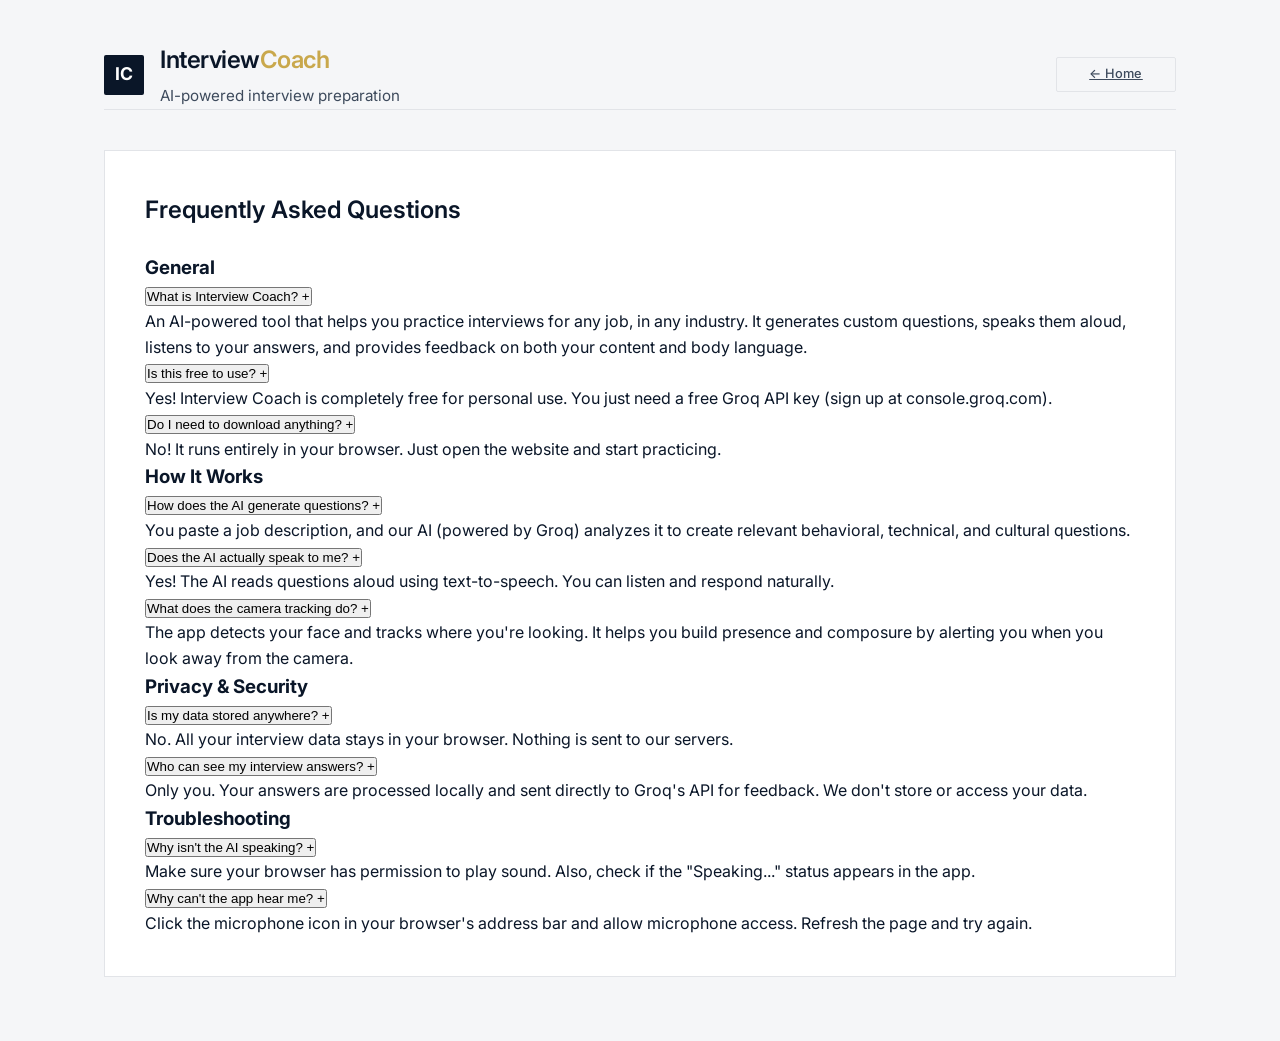
==== faq.html @ 10951439 "Initial commit: AI Interview Coach app" ====
<!DOCTYPE html>
<html lang="en">
<head>
    <meta charset="UTF-8">
    <meta name="viewport" content="width=device-width, initial-scale=1.0">
    <title>Interview Coach — FAQ</title>
    <link rel="icon" type="image/png" href="browserLogo.png">
    <link rel="preconnect" href="https://fonts.googleapis.com">
    <link href="https://fonts.googleapis.com/css2?family=Inter:ital,wght@0,300;0,400;0,500;0,600;0,700;1,400&display=swap" rel="stylesheet">
    <link rel="stylesheet" href="style.css">
</head>
<body>

    <div class="app">

        <!-- HEADER -->
        <header class="header">
            <div class="header-top">
                <div class="header-brand">
                    <div class="header-logo">IC</div>
                    <div>
                        <div class="header-title">Interview<span>Coach</span></div>
                        <div class="header-subtitle">AI-powered interview preparation</div>
                    </div>
                </div>
                <a href="index.html" class="btn btn-outline" style="padding: 6px 16px; font-size: 0.8rem; min-height: auto;">← Home</a>
            </div>
        </header>

        <!-- FAQ SECTION -->
        <section class="section" id="faqSection">
            <h2 style="font-size: 1.5rem; font-weight: 600; margin-bottom: var(--space-lg);">Frequently Asked Questions</h2>
            
            <div class="faq-container">
                <!-- Category 1: General -->
                <div class="faq-category">
                    <h3>General</h3>
                    
                    <div class="faq-item">
                        <button class="faq-question">
                            <span>What is Interview Coach?</span>
                            <span class="faq-icon">+</span>
                        </button>
                        <div class="faq-answer">
                            <p>An AI-powered tool that helps you practice interviews for any job, in any industry. It generates custom questions, speaks them aloud, listens to your answers, and provides feedback on both your content and body language.</p>
                        </div>
                    </div>

                    <div class="faq-item">
                        <button class="faq-question">
                            <span>Is this free to use?</span>
                            <span class="faq-icon">+</span>
                        </button>
                        <div class="faq-answer">
                            <p>Yes! Interview Coach is completely free for personal use. You just need a free Groq API key (sign up at console.groq.com).</p>
                        </div>
                    </div>

                    <div class="faq-item">
                        <button class="faq-question">
                            <span>Do I need to download anything?</span>
                            <span class="faq-icon">+</span>
                        </button>
                        <div class="faq-answer">
                            <p>No! It runs entirely in your browser. Just open the website and start practicing.</p>
                        </div>
                    </div>
                </div>

                <!-- Category 2: How It Works -->
                <div class="faq-category">
                    <h3>How It Works</h3>

                    <div class="faq-item">
                        <button class="faq-question">
                            <span>How does the AI generate questions?</span>
                            <span class="faq-icon">+</span>
                        </button>
                        <div class="faq-answer">
                            <p>You paste a job description, and our AI (powered by Groq) analyzes it to create relevant behavioral, technical, and cultural questions.</p>
                        </div>
                    </div>

                    <div class="faq-item">
                        <button class="faq-question">
                            <span>Does the AI actually speak to me?</span>
                            <span class="faq-icon">+</span>
                        </button>
                        <div class="faq-answer">
                            <p>Yes! The AI reads questions aloud using text-to-speech. You can listen and respond naturally.</p>
                        </div>
                    </div>

                    <div class="faq-item">
                        <button class="faq-question">
                            <span>What does the camera tracking do?</span>
                            <span class="faq-icon">+</span>
                        </button>
                        <div class="faq-answer">
                            <p>The app detects your face and tracks where you're looking. It helps you build presence and composure by alerting you when you look away from the camera.</p>
                        </div>
                    </div>
                </div>

                <!-- Category 3: Privacy -->
                <div class="faq-category">
                    <h3>Privacy &amp; Security</h3>

                    <div class="faq-item">
                        <button class="faq-question">
                            <span>Is my data stored anywhere?</span>
                            <span class="faq-icon">+</span>
                        </button>
                        <div class="faq-answer">
                            <p>No. All your interview data stays in your browser. Nothing is sent to our servers.</p>
                        </div>
                    </div>

                    <div class="faq-item">
                        <button class="faq-question">
                            <span>Who can see my interview answers?</span>
                            <span class="faq-icon">+</span>
                        </button>
                        <div class="faq-answer">
                            <p>Only you. Your answers are processed locally and sent directly to Groq's API for feedback. We don't store or access your data.</p>
                        </div>
                    </div>
                </div>

                <!-- Category 4: Troubleshooting -->
                <div class="faq-category">
                    <h3>Troubleshooting</h3>

                    <div class="faq-item">
                        <button class="faq-question">
                            <span>Why isn't the AI speaking?</span>
                            <span class="faq-icon">+</span>
                        </button>
                        <div class="faq-answer">
                            <p>Make sure your browser has permission to play sound. Also, check if the "Speaking..." status appears in the app.</p>
                        </div>
                    </div>

                    <div class="faq-item">
                        <button class="faq-question">
                            <span>Why can't the app hear me?</span>
                            <span class="faq-icon">+</span>
                        </button>
                        <div class="faq-answer">
                            <p>Click the microphone icon in your browser's address bar and allow microphone access. Refresh the page and try again.</p>
                        </div>
                    </div>

                </div>
            </div>
        </section>

    </div>

    <script src="script.js"></script>
</body>
</html>
---- style.css ----
/* ============================================
   ROOT VARIABLES — Corporate Palette
   ============================================ */

:root {
    /* Primary — Deep Navy */
    --primary: #0A1628;
    --primary-light: #1A2A4A;
    --primary-lighter: #2A3A5A;
    
    /* Accent — Refined Gold */
    --accent: #C9A84C;
    --accent-hover: #B8963A;
    --accent-light: #F5EDD6;
    
    /* Neutrals */
    --bg: #F5F6F8;
    --surface: #FFFFFF;
    --surface-alt: #F0F1F3;
    --border: #E2E4E8;
    --border-dark: #C5C8CE;
    
    /* Text */
    --text-primary: #0A1628;
    --text-secondary: #3D4A5C;
    --text-muted: #7A8798;
    --text-white: #FFFFFF;
    
    /* Status */
    --success: #1A7A4A;
    --success-light: #E6F4EC;
    --warning: #B8860B;
    --warning-light: #FDF3E0;
    --danger: #B22222;
    --danger-light: #FDE8E8;
    
    /* Spacing */
    --space-xs: 4px;
    --space-sm: 8px;
    --space-md: 16px;
    --space-lg: 24px;
    --space-xl: 40px;
    --space-2xl: 64px;
    
    /* Typography */
    --font: 'Inter', -apple-system, BlinkMacSystemFont, 'Segoe UI', Roboto, sans-serif;
    --font-mono: 'JetBrains Mono', 'Courier New', monospace;
    
    /* Borders */
    --radius: 0px;
    --radius-sm: 2px;
    --border-width: 1px;
    --border-focus: 2px;
    
    /* Shadows */
    --shadow-sm: 0 1px 2px rgba(10, 22, 40, 0.04);
    --shadow-md: 0 2px 8px rgba(10, 22, 40, 0.06);
    --shadow-lg: 0 8px 32px rgba(10, 22, 40, 0.08);
    --shadow-xl: 0 16px 48px rgba(10, 22, 40, 0.12);
    
    /* Transitions */
    --ease: cubic-bezier(0.25, 0.46, 0.45, 0.94);
    --duration: 0.25s;
}

/* ============================================
   RESET
   ============================================ */

* {
    margin: 0;
    padding: 0;
    box-sizing: border-box;
}

body {
    font-family: var(--font);
    background: var(--bg);
    color: var(--text-primary);
    line-height: 1.6;
    -webkit-font-smoothing: antialiased;
    -moz-osx-font-smoothing: grayscale;
}

/* ============================================
   CONTAINER
   ============================================ */

.app {
    max-width: 1120px;
    margin: 0 auto;
    padding: var(--space-xl) var(--space-lg);
    min-height: 100vh;
    display: flex;
    flex-direction: column;
}

/* ============================================
   HEADER
   ============================================ */

.header {
    padding: 0;
    border-bottom: var(--border-width) solid var(--border);
    margin-bottom: var(--space-xl);
    height: 70px;
    display: flex;
    align-items: center;
    overflow: hidden;
}

.header-top {
    display: flex;
    justify-content: space-between;
    align-items: center;
    flex-wrap: wrap;
    gap: var(--space-md);
    padding: 0;
    height: 100%;
    width: 100%;
}

.header-brand {
    display: flex;
    align-items: center;
    gap: var(--space-md);
    margin: 0;
    padding: 0;
    height: 100%;
}

.logo-img-small {
    height: 70px;
    width: auto;
    display: block;
    margin: 0;
    padding: 0;
    vertical-align: bottom;
}

.header-logo {
    width: 40px;
    height: 40px;
    background: var(--primary);
    border-radius: var(--radius-sm);
    display: flex;
    align-items: center;
    justify-content: center;
    color: var(--text-white);
    font-weight: 700;
    font-size: 1.1rem;
    letter-spacing: -0.02em;
}

.header-title {
    font-size: 1.5rem;
    font-weight: 600;
    letter-spacing: -0.02em;
    color: var(--text-primary);
    display: flex;
    align-items: center;
    height: 100%;
}

.header-title span {
    color: var(--accent);
}

.header-subtitle {
    font-size: 0.95rem;
    color: var(--text-secondary);
    margin-top: var(--space-xs);
    font-weight: 400;
}

.header-badge {
    display: inline-flex;
    align-items: center;
    gap: var(--space-sm);
    padding: var(--space-xs) var(--space-md);
    background: var(--accent-light);
    color: var(--accent);
    font-size: 0.7rem;
    font-weight: 600;
    letter-spacing: 0.04em;
    text-transform: uppercase;
    border-radius: var(--radius-sm);
}

.nav-links {
    display: flex;
    gap: var(--space-md);
    align-items: center;
    padding-right: 20px;
    height: 100%;
}

.nav-links a {
    color: var(--text-secondary);
    text-decoration: none;
    font-size: 0.85rem;
    font-weight: 500;
    padding: var(--space-xs) var(--space-sm);
    border-radius: var(--radius-sm);
    transition: var(--transition);
    border-bottom: 2px solid transparent;
    display: flex;
    align-items: center;
    height: 100%;
}

.nav-links a:hover {
    color: var(--text-primary);
    border-bottom-color: var(--accent);
}

.nav-links a.active {
    color: var(--text-primary);
    border-bottom-color: var(--accent);
}

/* ============================================
   SECTIONS
   ============================================ */

.section {
    background: var(--surface);
    padding: var(--space-xl);
    margin-bottom: var(--space-lg);
    border: var(--border-width) solid var(--border);
    transition: border-color var(--duration) var(--ease), box-shadow var(--duration) var(--ease);
}

.section:hover {
    border-color: var(--border-dark);
}

.section-label {
    font-size: 0.7rem;
    font-weight: 600;
    letter-spacing: 0.06em;
    text-transform: uppercase;
    color: var(--text-muted);
    margin-bottom: var(--space-md);
}

.section-title {
    font-size: 1.1rem;
    font-weight: 600;
    color: var(--text-primary);
    margin-bottom: var(--space-md);
    letter-spacing: -0.01em;
}

/* ============================================
   FORM ELEMENTS
   ============================================ */

.form-group {
    margin-bottom: var(--space-md);
}

.form-group:last-child {
    margin-bottom: 0;
}

label {
    display: block;
    font-size: 0.8rem;
    font-weight: 500;
    color: var(--text-secondary);
    margin-bottom: var(--space-xs);
    letter-spacing: 0.02em;
}

input,
textarea {
    width: 100%;
    padding: 12px 16px;
    border: var(--border-width) solid var(--border);
    background: var(--surface-alt);
    font-family: var(--font);
    font-size: 0.95rem;
    color: var(--text-primary);
    transition: border-color var(--duration) var(--ease), background var(--duration) var(--ease);
    border-radius: var(--radius-sm);
    -webkit-appearance: none;
}

input:focus,
textarea:focus {
    outline: none;
    border-color: var(--primary);
    background: var(--surface);
}

input::placeholder,
textarea::placeholder {
    color: var(--text-muted);
}

textarea {
    min-height: 120px;
    resize: vertical;
    line-height: 1.7;
}

.api-key-input {
    font-family: var(--font-mono);
    font-size: 0.85rem;
    letter-spacing: 0.02em;
}

.hint {
    font-size: 0.75rem;
    color: var(--text-muted);
    margin-top: var(--space-xs);
}

.hint a {
    color: var(--primary);
    text-decoration: none;
    border-bottom: var(--border-width) solid transparent;
    transition: border-color var(--duration) var(--ease);
}

.hint a:hover {
    border-bottom-color: var(--primary);
}

/* ============================================
   BUTTONS
   ============================================ */

.btn {
    display: inline-flex;
    align-items: center;
    justify-content: center;
    gap: var(--space-sm);
    padding: 12px 28px;
    border: none;
    font-family: var(--font);
    font-size: 0.85rem;
    font-weight: 500;
    letter-spacing: 0.02em;
    cursor: pointer;
    transition: all var(--duration) var(--ease);
    border-radius: var(--radius-sm);
    min-height: 48px;
    min-width: 120px;
}

.btn:active {
    transform: scale(0.97);
}

.btn-primary {
    background: var(--primary);
    color: var(--text-white);
}

.btn-primary:hover {
    background: var(--primary-light);
}

.btn-primary:disabled {
    background: var(--border);
    color: var(--text-muted);
    cursor: not-allowed;
    transform: none;
}

.btn-accent {
    background: var(--accent);
    color: var(--text-white);
}

.btn-accent:hover {
    background: var(--accent-hover);
}

.btn-outline {
    background: transparent;
    color: var(--text-secondary);
    border: var(--border-width) solid var(--border);
}

.btn-outline:hover {
    border-color: var(--text-primary);
    color: var(--text-primary);
}

.btn-danger {
    background: transparent;
    color: var(--danger);
    border: var(--border-width) solid var(--danger);
}

.btn-danger:hover {
    background: var(--danger);
    color: var(--text-white);
}

.btn-success {
    background: var(--success);
    color: var(--text-white);
}

.btn-success:hover {
    background: #0F6A3A;
}

.btn-group {
    display: flex;
    gap: var(--space-sm);
    flex-wrap: wrap;
    margin-top: var(--space-md);
}

/* ============================================
   INTERVIEW — Question Display
   ============================================ */

.interview-header {
    display: flex;
    justify-content: space-between;
    align-items: center;
    flex-wrap: wrap;
    gap: var(--space-md);
    margin-bottom: var(--space-lg);
    padding-bottom: var(--space-md);
    border-bottom: var(--border-width) solid var(--border);
}

.interview-header h3 {
    font-size: 1rem;
    font-weight: 500;
    color: var(--text-secondary);
}

.question-counter {
    font-size: 0.75rem;
    font-weight: 500;
    color: var(--text-muted);
    letter-spacing: 0.02em;
    padding: var(--space-xs) var(--space-md);
    border: var(--border-width) solid var(--border);
}

.question-display {
    padding: var(--space-lg);
    background: var(--surface-alt);
    border-left: 3px solid var(--accent);
    font-size: 1.1rem;
    line-height: 1.8;
    min-height: 80px;
    color: var(--text-primary);
    margin-bottom: var(--space-md);
}

.answer-display {
    padding: var(--space-md);
    background: var(--surface-alt);
    border: var(--border-width) solid var(--border);
    margin-top: var(--space-md);
}

.answer-display label {
    font-size: 0.7rem;
    text-transform: uppercase;
    letter-spacing: 0.06em;
    color: var(--text-muted);
}

.answer-text {
    padding: var(--space-md);
    background: var(--surface);
    min-height: 50px;
    font-size: 0.95rem;
    line-height: 1.7;
    color: var(--text-primary);
    margin-top: var(--space-xs);
    border: var(--border-width) solid var(--border);
}

.answer-text.listening {
    border-color: var(--accent);
    background: var(--accent-light);
}

/* ============================================
   STATUS
   ============================================ */

.status {
    margin-top: var(--space-md);
    padding: var(--space-sm) var(--space-md);
    font-size: 0.85rem;
    font-weight: 400;
    color: var(--text-secondary);
    border-left: 2px solid transparent;
}

.status.listening {
    border-left-color: var(--accent);
    background: var(--accent-light);
}

.status.speaking {
    border-left-color: var(--success);
    background: var(--success-light);
}

.status.error {
    border-left-color: var(--danger);
    background: var(--danger-light);
    color: var(--danger);
}

.status.success {
    border-left-color: var(--success);
    background: var(--success-light);
}

/* ============================================
   RESULTS
   ============================================ */

.questions-container {
    margin-top: var(--space-md);
}

.question-item {
    padding: var(--space-md);
    background: var(--surface-alt);
    margin-bottom: var(--space-sm);
    border-left: 2px solid var(--border);
    transition: border-color var(--duration) var(--ease);
}

.question-item:hover {
    border-left-color: var(--primary);
}

.question-number {
    font-weight: 600;
    color: var(--text-secondary);
    margin-right: var(--space-sm);
}

.question-answer {
    margin-top: var(--space-sm);
    padding: var(--space-sm) var(--space-md);
    background: var(--surface);
    font-size: 0.9rem;
    color: var(--text-secondary);
    border: var(--border-width) solid var(--border);
}

/* ============================================
   FEEDBACK
   ============================================ */

.feedback-content {
    padding: var(--space-lg);
    background: var(--surface-alt);
    border: var(--border-width) solid var(--border);
}

.feedback-score {
    font-size: 3.5rem;
    font-weight: 300;
    text-align: center;
    padding: var(--space-lg);
    margin-bottom: var(--space-lg);
    letter-spacing: -0.02em;
}

.feedback-score.excellent {
    color: var(--success);
    background: var(--success-light);
}

.feedback-score.good {
    color: var(--primary);
    background: var(--primary-light);
    color: var(--text-white);
}

.feedback-score.average {
    color: var(--warning);
    background: var(--warning-light);
}

.feedback-score.poor {
    color: var(--danger);
    background: var(--danger-light);
}

.feedback-section {
    padding: var(--space-md);
    background: var(--surface);
    border: var(--border-width) solid var(--border);
    margin-bottom: var(--space-md);
}

.feedback-section:last-child {
    margin-bottom: 0;
}

.feedback-section h4 {
    font-size: 0.8rem;
    font-weight: 600;
    text-transform: uppercase;
    letter-spacing: 0.04em;
    color: var(--text-muted);
    margin-bottom: var(--space-sm);
}

.feedback-section ul {
    list-style: none;
    padding: 0;
}

.feedback-section li {
    padding: var(--space-xs) 0;
    font-size: 0.9rem;
}

.feedback-section .positive {
    color: var(--success);
}

.feedback-section .negative {
    color: var(--danger);
}

.feedback-loading {
    text-align: center;
    padding: var(--space-2xl) var(--space-lg);
    color: var(--text-muted);
}

.spinner {
    display: inline-block;
    width: 32px;
    height: 32px;
    border: 2px solid var(--border);
    border-top: 2px solid var(--primary);
    border-radius: 50%;
    animation: spin 0.8s linear infinite;
    margin-bottom: var(--space-md);
}

@keyframes spin {
    to { transform: rotate(360deg); }
}

/* ============================================
   EXPORT
   ============================================ */

.export-btn {
    background: transparent;
    color: var(--text-secondary);
    border: var(--border-width) solid var(--border);
    padding: 10px 24px;
    font-family: var(--font);
    font-size: 0.8rem;
    font-weight: 500;
    cursor: pointer;
    transition: all var(--duration) var(--ease);
    border-radius: var(--radius-sm);
}

.export-btn:hover {
    border-color: var(--text-primary);
    color: var(--text-primary);
}

/* ============================================
   CAMERA
   ============================================ */

.camera-container {
    display: grid;
    grid-template-columns: 1fr 1fr;
    gap: var(--space-lg);
    margin-bottom: var(--space-md);
}

@media (max-width: 640px) {
    .camera-container {
        grid-template-columns: 1fr;
    }
}

.video-wrapper {
    position: relative;
    background: var(--primary);
    aspect-ratio: 16/9;
    overflow: hidden;
    border: var(--border-width) solid var(--border);
}

.video-feed {
    width: 100%;
    height: 100%;
    object-fit: cover;
    transform: scaleX(-1);
}

.canvas-overlay {
    position: absolute;
    top: 0;
    left: 0;
    width: 100%;
    height: 100%;
    transform: scaleX(-1);
}

.focus-stats {
    padding: var(--space-md);
    background: var(--surface-alt);
    border: var(--border-width) solid var(--border);
    display: flex;
    flex-direction: column;
    justify-content: center;
}

.stat-item {
    display: flex;
    justify-content: space-between;
    padding: var(--space-xs) 0;
    font-size: 0.85rem;
}

.stat-label {
    color: var(--text-muted);
}

.stat-value {
    font-weight: 500;
    color: var(--text-primary);
}

.stat-value.high {
    color: var(--success);
}

.stat-value.medium {
    color: var(--warning);
}

.stat-value.low {
    color: var(--danger);
}

.focus-nudge {
    margin-top: var(--space-md);
    padding: var(--space-sm) var(--space-md);
    background: var(--warning-light);
    border-left: 2px solid var(--warning);
    font-size: 0.85rem;
    color: #7A6500;
}

/* ============================================
   RESPONSIVE
   ============================================ */

@media (max-width: 768px) {
    .app {
        padding: var(--space-md);
    }
    
    .header {
        padding: 0;
        height: 56px;
    }
    
    .header-title {
        font-size: 1.2rem;
    }
    
    .section {
        padding: var(--space-lg);
    }
    
    .btn {
        padding: 10px 20px;
        font-size: 0.8rem;
        min-height: 42px;
        min-width: 100px;
        width: 100%;
    }
    
    .btn-group {
        flex-direction: column;
    }
    
    .question-display {
        font-size: 1rem;
        padding: var(--space-md);
    }
    
    .feedback-score {
        font-size: 2.5rem;
    }
}

/* ============================================
   DARK MODE
   ============================================ */

@media (prefers-color-scheme: dark) {
    :root {
        --bg: #0D1117;
        --surface: #161B22;
        --surface-alt: #1C2333;
        --border: #30363D;
        --border-dark: #484F58;
        --text-primary: #F0F6FC;
        --text-secondary: #8B949E;
        --text-muted: #6E7681;
        --primary: #1F2937;
        --primary-light: #2D3748;
        --primary-lighter: #3D4A5C;
        --accent-light: #2A2416;
    }
    
    .section {
        border-color: var(--border);
    }
    
    .section:hover {
        border-color: var(--border-dark);
    }
    
    input, textarea {
        background: var(--surface);
        color: var(--text-primary);
        border-color: var(--border);
    }
    
    input:focus, textarea:focus {
        background: var(--surface-alt);
        border-color: var(--text-secondary);
    }
    
    .question-display {
        background: var(--surface-alt);
    }
    
    .question-item {
        background: var(--surface-alt);
    }
    
    .question-answer {
        background: var(--surface);
    }
    
    .feedback-content {
        background: var(--surface-alt);
    }
    
    .feedback-section {
        background: var(--surface);
        border-color: var(--border);
    }
    
    .answer-text {
        background: var(--surface);
        border-color: var(--border);
    }
    
    .answer-text.listening {
        background: var(--accent-light);
        border-color: var(--accent);
    }
    
    .status.listening {
        background: var(--accent-light);
    }
    
    .status.speaking {
        background: #0F3A2A;
    }
    
    .status.error {
        background: #3A0F0F;
    }
    
    .status.success {
        background: #0F3A2A;
    }
    
    .focus-stats {
        background: var(--surface-alt);
        border-color: var(--border);
    }
}

/* ============================================
   UTILITY
   ============================================ */

.hidden {
    display: none !important;
}

.text-muted {
    color: var(--text-muted);
}

.text-center {
    text-align: center;
}

.mt-sm { margin-top: var(--space-sm); }
.mt-md { margin-top: var(--space-md); }
.mt-lg { margin-top: var(--space-lg); }

.mb-sm { margin-bottom: var(--space-sm); }
.mb-md { margin-bottom: var(--space-md); }
.mb-lg { margin-bottom: var(--space-lg); }

/* ============================================
   COMPLETION SCREEN
   ============================================ */

#completionSection h2 {
    font-size: 1.8rem;
    font-weight: 600;
    margin-bottom: var(--space-sm);
}

#completionSection p {
    font-size: 1.1rem;
    color: var(--text-secondary);
    max-width: 500px;
    margin: 0 auto var(--space-lg);
}

/* ============================================
   RESULTS NAVIGATION
   ============================================ */

#backFromResultsBtn {
    min-width: auto !important;
    padding: 8px 16px !important;
    font-size: 0.8rem !important;
}

/* ============================================
   HERO BANNER
   ============================================ */

.hero {
    position: relative;
    width: 100%;
    height: 320px;
    overflow: hidden;
    border-radius: var(--radius-sm);
    margin-bottom: var(--space-xl);
    background: var(--primary);
}

.hero-image {
    width: 100%;
    height: 100%;
}

.hero-image img {
    width: 100%;
    height: 100%;
    object-fit: cover;
    object-position: center;
    display: block;
}

.hero-overlay {
    position: absolute;
    bottom: 0;
    left: 0;
    right: 0;
    padding: var(--space-xl) var(--space-lg);
    background: linear-gradient(to top, rgba(10, 22, 40, 0.85) 0%, transparent 100%);
    color: var(--text-white);
}

.hero-overlay h2 {
    font-size: 1.6rem;
    font-weight: 600;
    letter-spacing: -0.02em;
    margin-bottom: var(--space-xs);
}

.hero-overlay p {
    font-size: 0.95rem;
    opacity: 0.85;
    font-weight: 400;
    max-width: 500px;
}

@media (max-width: 640px) {
    .hero {
        height: 240px;
    }
    
    .hero-overlay {
        padding: var(--space-lg) var(--space-md);
    }
    
    .hero-overlay h2 {
        font-size: 1.2rem;
    }
    
    .hero-overlay p {
        font-size: 0.85rem;
    }
}

@media (prefers-color-scheme: dark) {
    .hero-overlay {
        background: linear-gradient(to top, rgba(13, 17, 23, 0.95) 0%, transparent 100%);
    }
}

/* ============================================
   LANDING PAGE — VIDEO BACKGROUND
   ============================================ */

.landing-page {
    position: relative;
    min-height: 100vh;
    overflow: hidden;
    display: flex;
    flex-direction: column;
}

/* Video Background */
.video-background {
    position: fixed;
    top: 0;
    left: 0;
    width: 100%;
    height: 100%;
    z-index: 0;
    overflow: hidden;
}

.video-background video {
    width: 100%;
    height: 100%;
    object-fit: cover;
    object-position: center;
}

.video-overlay {
    position: absolute;
    top: 0;
    left: 0;
    width: 100%;
    height: 100%;
    background: linear-gradient(135deg, rgba(10, 22, 40, 0.85) 0%, rgba(10, 22, 40, 0.6) 100%);
    z-index: 1;
}

/* Landing Header */
.landing-header {
    position: relative;
    z-index: 2;
    padding: 0;
    background: rgba(10, 22, 40, 0.3);
    backdrop-filter: blur(8px);
    border-bottom: 1px solid rgba(255, 255, 255, 0.06);
    height: 70px;
    display: flex;
    align-items: center;
    overflow: hidden;
}

.landing-header-inner {
    width: 100%;
    max-width: 1200px;
    margin: 0 auto;
    padding: 0;
    display: flex;
    justify-content: space-between;
    align-items: center;
    height: 100%;
}

/* Logo */
.logo-link {
    display: flex;
    align-items: center;
    cursor: pointer;
    text-decoration: none;
    transition: var(--transition);
    line-height: 0;
    margin: 0;
    padding: 0;
    height: 100%;
}

.logo-link:hover {
    opacity: 0.85;
}

.logo-img {
    height: 70px;
    width: auto;
    display: block;
    margin: 0;
    padding: 0;
    vertical-align: bottom;
}

.logo-img-small {
    height: 36px;
    width: auto;
    display: block;
}

/* Landing Navigation */
.landing-nav {
    display: flex;
    gap: 32px;
    align-items: center;
    padding-right: 20px;
    height: 100%;
}

.landing-nav .nav-link {
    color: rgba(255, 255, 255, 0.8);
    text-decoration: none;
    font-size: 0.9rem;
    font-weight: 500;
    transition: var(--transition);
    padding: 6px 0;
    border-bottom: 2px solid transparent;
    display: flex;
    align-items: center;
    height: 100%;
}

.landing-nav .nav-link:hover {
    color: #FFFFFF;
    border-bottom-color: var(--accent);
}

.landing-nav .nav-try-it {
    background: var(--accent);
    color: #0A1628;
    padding: 8px 20px;
    border-radius: 6px;
    font-weight: 600;
    border-bottom: none;
    transition: var(--transition);
    height: auto;
}

.landing-nav .nav-try-it:hover {
    background: var(--accent-hover);
    color: #0A1628;
    border-bottom: none;
    transform: translateY(-2px);
    box-shadow: 0 4px 20px rgba(201, 168, 76, 0.35);
}

/* Landing Hero */
.landing-hero {
    position: relative;
    z-index: 2;
    flex: 1;
    display: flex;
    align-items: center;
    justify-content: center;
    padding: 60px 40px 80px;
    min-height: 70vh;
}

.hero-content {
    max-width: 720px;
    text-align: center;
    animation: fadeInUp 1s ease-out;
}

.hero-title {
    font-size: 3.5rem;
    font-weight: 700;
    color: #FFFFFF;
    letter-spacing: -0.02em;
    line-height: 1.15;
    margin-bottom: 12px;
}

.hero-title .hero-subtitle {
    display: block;
    font-size: 1.5rem;
    font-weight: 400;
    color: var(--accent);
    margin-top: 4px;
}

.hero-description {
    font-size: 1.2rem;
    color: rgba(255, 255, 255, 0.8);
    max-width: 560px;
    margin: 16px auto 36px;
    line-height: 1.7;
}

/* Animated Gold Button */
.btn-gold-animated {
    display: inline-flex;
    align-items: center;
    justify-content: center;
    gap: 10px;
    padding: 16px 44px;
    background: linear-gradient(135deg, var(--accent), var(--accent-hover));
    color: #0A1628;
    font-size: 1.1rem;
    font-weight: 600;
    border: none;
    border-radius: 8px;
    cursor: pointer;
    text-decoration: none;
    font-family: var(--font);
    position: relative;
    overflow: hidden;
    transition: all 0.3s ease;
    box-shadow: 0 4px 20px rgba(201, 168, 76, 0.3);
}

.btn-gold-animated:hover {
    transform: translateY(-3px);
    box-shadow: 0 8px 40px rgba(201, 168, 76, 0.5);
}

.btn-gold-animated:active {
    transform: scale(0.97);
}

/* Glow animation */
.btn-glow {
    position: absolute;
    top: -50%;
    left: -50%;
    width: 200%;
    height: 200%;
    background: radial-gradient(circle, rgba(255, 255, 255, 0.3) 0%, transparent 70%);
    animation: btnGlow 3s ease-in-out infinite;
    pointer-events: none;
}

@keyframes btnGlow {
    0%, 100% {
        transform: translate(0, 0) scale(1);
        opacity: 0.6;
    }
    25% {
        transform: translate(10%, 10%) scale(1.1);
        opacity: 1;
    }
    50% {
        transform: translate(-10%, -5%) scale(0.9);
        opacity: 0.4;
    }
    75% {
        transform: translate(5%, -10%) scale(1.05);
        opacity: 0.8;
    }
}

@keyframes fadeInUp {
    from {
        opacity: 0;
        transform: translateY(40px);
    }
    to {
        opacity: 1;
        transform: translateY(0);
    }
}

/* Landing Footer */
.landing-footer {
    position: relative;
    z-index: 2;
    padding: 24px 40px;
    background: rgba(10, 22, 40, 0.7);
    backdrop-filter: blur(4px);
    border-top: 1px solid rgba(255, 255, 255, 0.06);
    margin-top: auto;
}

.footer-inner {
    max-width: 1200px;
    margin: 0 auto;
    display: flex;
    justify-content: space-between;
    align-items: center;
    flex-wrap: wrap;
    gap: 16px;
}

.footer-credit {
    color: rgba(255, 255, 255, 0.6);
    font-size: 0.85rem;
    margin: 0;
}

.footer-credit strong {
    color: rgba(255, 255, 255, 0.85);
}

.footer-links {
    display: flex;
    gap: 24px;
    flex-wrap: wrap;
}

.footer-links a {
    color: rgba(255, 255, 255, 0.5);
    text-decoration: none;
    font-size: 0.8rem;
    transition: var(--transition);
}

.footer-links a:hover {
    color: rgba(255, 255, 255, 0.85);
}

/* ============================================
   RESPONSIVE — LANDING PAGE
   ============================================ */

@media (max-width: 768px) {
    .landing-header {
        padding: 0;
        height: 56px;
    }
    
    .logo-img {
        height: 50px;
    }
    
    .landing-nav {
        gap: 16px;
        padding-right: 16px;
    }
    
    .landing-nav .nav-link {
        font-size: 0.8rem;
    }
    
    .landing-nav .nav-try-it {
        padding: 6px 14px;
        font-size: 0.8rem;
    }
    
    .landing-hero {
        padding: 40px 20px 60px;
        min-height: 60vh;
    }
    
    .hero-title {
        font-size: 2.2rem;
    }
    
    .hero-title .hero-subtitle {
        font-size: 1.1rem;
    }
    
    .hero-description {
        font-size: 1rem;
        padding: 0 12px;
    }
    
    .btn-gold-animated {
        padding: 14px 32px;
        font-size: 1rem;
    }
    
    .landing-footer {
        padding: 16px 20px;
    }
    
    .footer-inner {
        flex-direction: column;
        text-align: center;
        gap: 8px;
    }
    
    .footer-links {
        justify-content: center;
        gap: 16px;
    }
}

@media (max-width: 480px) {
    .hero-title {
        font-size: 1.7rem;
    }
    
    .hero-title .hero-subtitle {
        font-size: 0.95rem;
    }
    
    .hero-description {
        font-size: 0.9rem;
    }
    
    .landing-nav .nav-link:not(.nav-try-it) {
        display: none;
    }
}
/* ============================================
   BUTTON COLOR UPDATES
   ============================================ */

/* Already exists — keep as is */
.btn-primary {
    background: var(--primary);
    color: var(--text-white);
}

.btn-primary:hover {
    background: var(--primary-light);
}

/* Gold/Accent button */
.btn-accent {
    background: var(--accent);
    color: #0A1628;
}

.btn-accent:hover {
    background: var(--accent-hover);
    box-shadow: 0 4px 16px rgba(201, 168, 76, 0.35);
}

/* Green/Success button */
.btn-success {
    background: var(--success);
    color: var(--text-white);
}

.btn-success:hover {
    background: #0F6A3A;
    box-shadow: 0 4px 16px rgba(26, 122, 74, 0.35);
}

/* Red/Danger button */
.btn-danger {
    background: var(--danger);
    color: var(--text-white);
}

.btn-danger:hover {
    background: #DC2626;
    box-shadow: 0 4px 16px rgba(178, 34, 34, 0.35);
}

/* Outline button */
.btn-outline {
    background: transparent;
    color: var(--text-secondary);
    border: var(--border-width) solid var(--border);
}

.btn-outline:hover {
    border-color: var(--text-primary);
    color: var(--text-primary);
    background: var(--surface-alt);
}

/* Disabled state */
.btn:disabled {
    background: var(--border);
    color: var(--text-muted);
    cursor: not-allowed;
    transform: none;
    box-shadow: none;
}
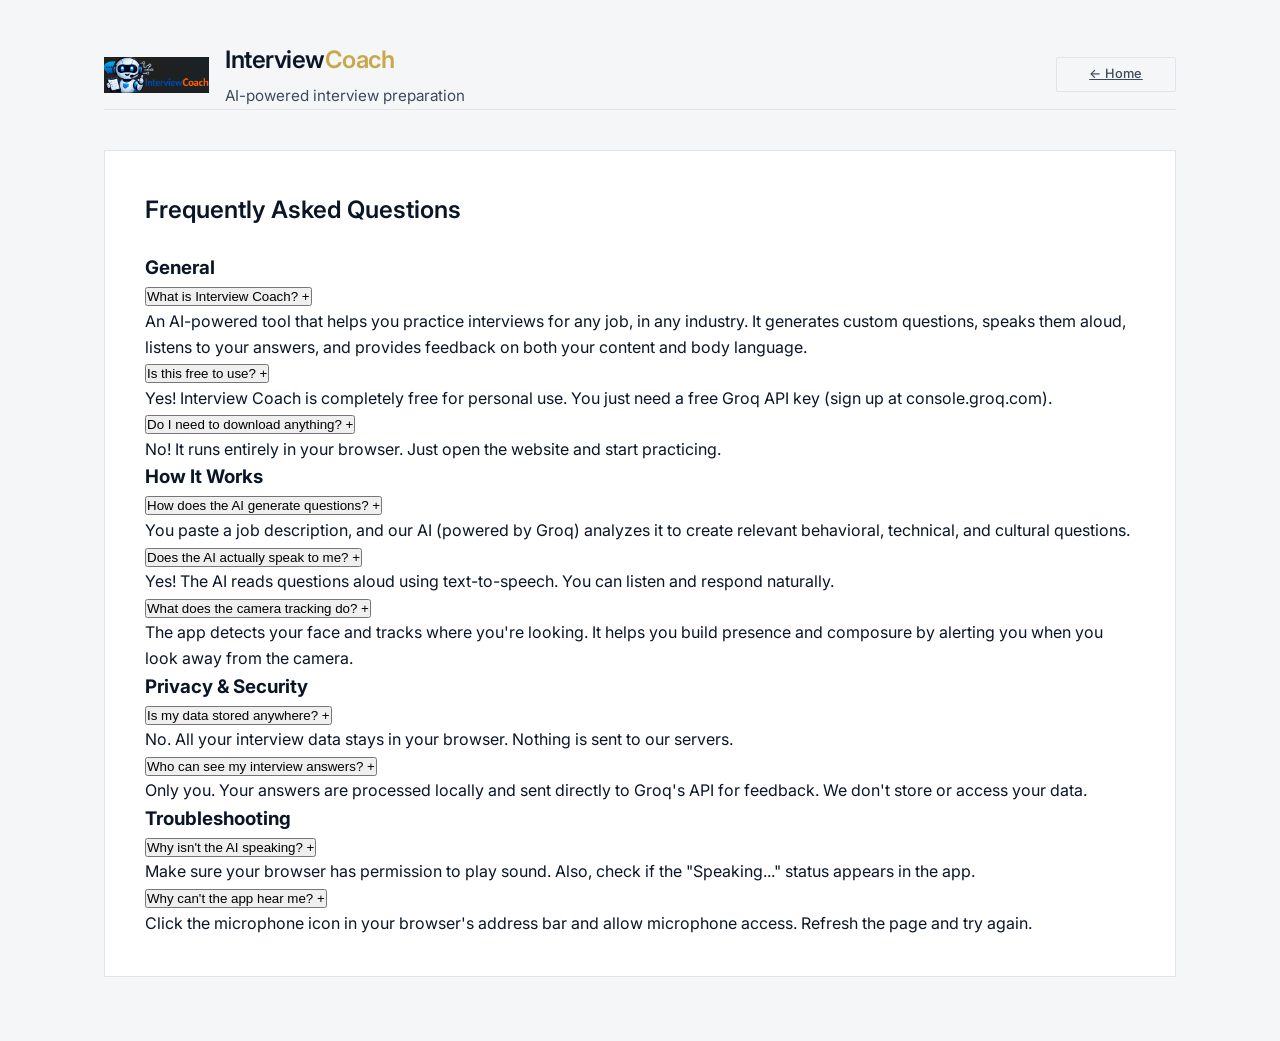
==== commit f891f34b: "Fix: Logo image size" ====
--- a/faq.html
+++ b/faq.html
@@ -17,7 +17,9 @@
         <header class="header">
             <div class="header-top">
                 <div class="header-brand">
-                    <div class="header-logo">IC</div>
+                    <a href="index.html" class="logo-link">
+                        <img src="logo.png" alt="Interview Coach" class="logo-img-small">
+                    </a>                    
                     <div>
                         <div class="header-title">Interview<span>Coach</span></div>
                         <div class="header-subtitle">AI-powered interview preparation</div>
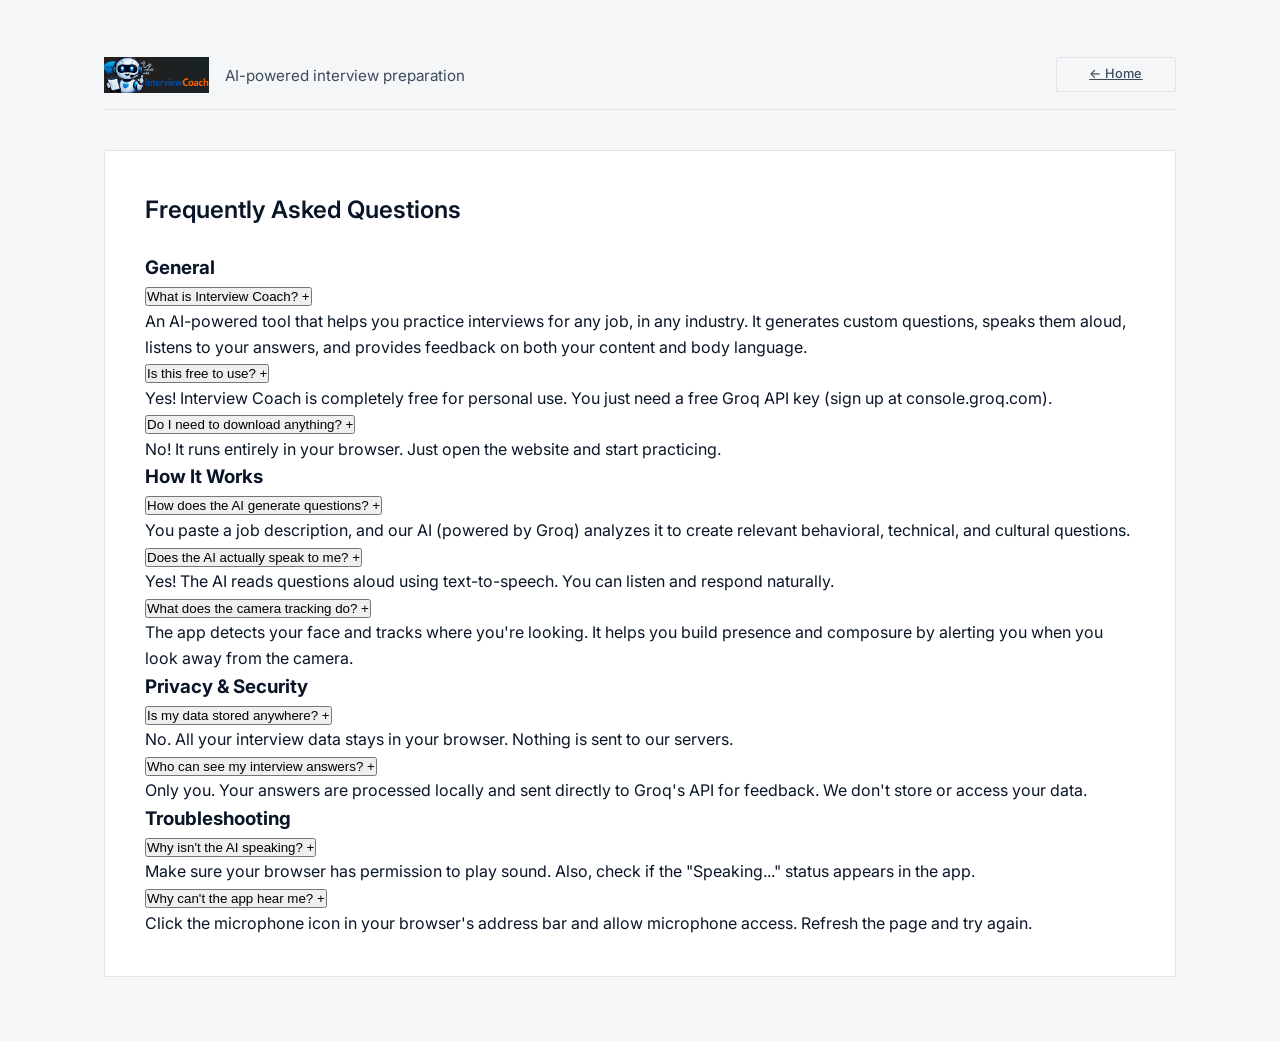
==== commit 4b0d779d: "Added loading svg" ====
--- a/faq.html
+++ b/faq.html
@@ -21,7 +21,6 @@
                         <img src="logo.png" alt="Interview Coach" class="logo-img-small">
                     </a>                    
                     <div>
-                        <div class="header-title">Interview<span>Coach</span></div>
                         <div class="header-subtitle">AI-powered interview preparation</div>
                     </div>
                 </div>
--- a/style.css
+++ b/style.css
@@ -1486,3 +1486,59 @@
     transform: none;
     box-shadow: none;
 }
+/* ============================================
+   LOADING OVERLAY — using loading3.svg
+   ============================================ */
+
+.loading-overlay {
+    position: fixed;
+    top: 0;
+    left: 0;
+    width: 100%;
+    height: 100%;
+    background: rgba(10, 22, 40, 0.75);
+    backdrop-filter: blur(6px);
+    display: none;
+    align-items: center;
+    justify-content: center;
+    z-index: 9999;
+    flex-direction: column;
+}
+
+.loading-content {
+    text-align: center;
+    max-width: 300px;
+}
+
+.loading-icon {
+    width: 80px;
+    height: 80px;
+    margin-bottom: 20px;
+    animation: pulse 1.5s ease-in-out infinite;
+}
+
+@keyframes pulse {
+    0%, 100% {
+        transform: scale(1);
+        opacity: 1;
+    }
+    50% {
+        transform: scale(1.05);
+        opacity: 0.8;
+    }
+}
+
+.loading-content p {
+    color: #FFFFFF;
+    font-size: 1.1rem;
+    font-weight: 500;
+    margin: 0;
+    letter-spacing: 0.02em;
+}
+
+.loading-content .loading-sub {
+    font-size: 0.85rem;
+    font-weight: 400;
+    color: rgba(255, 255, 255, 0.6);
+    margin-top: 6px;
+}
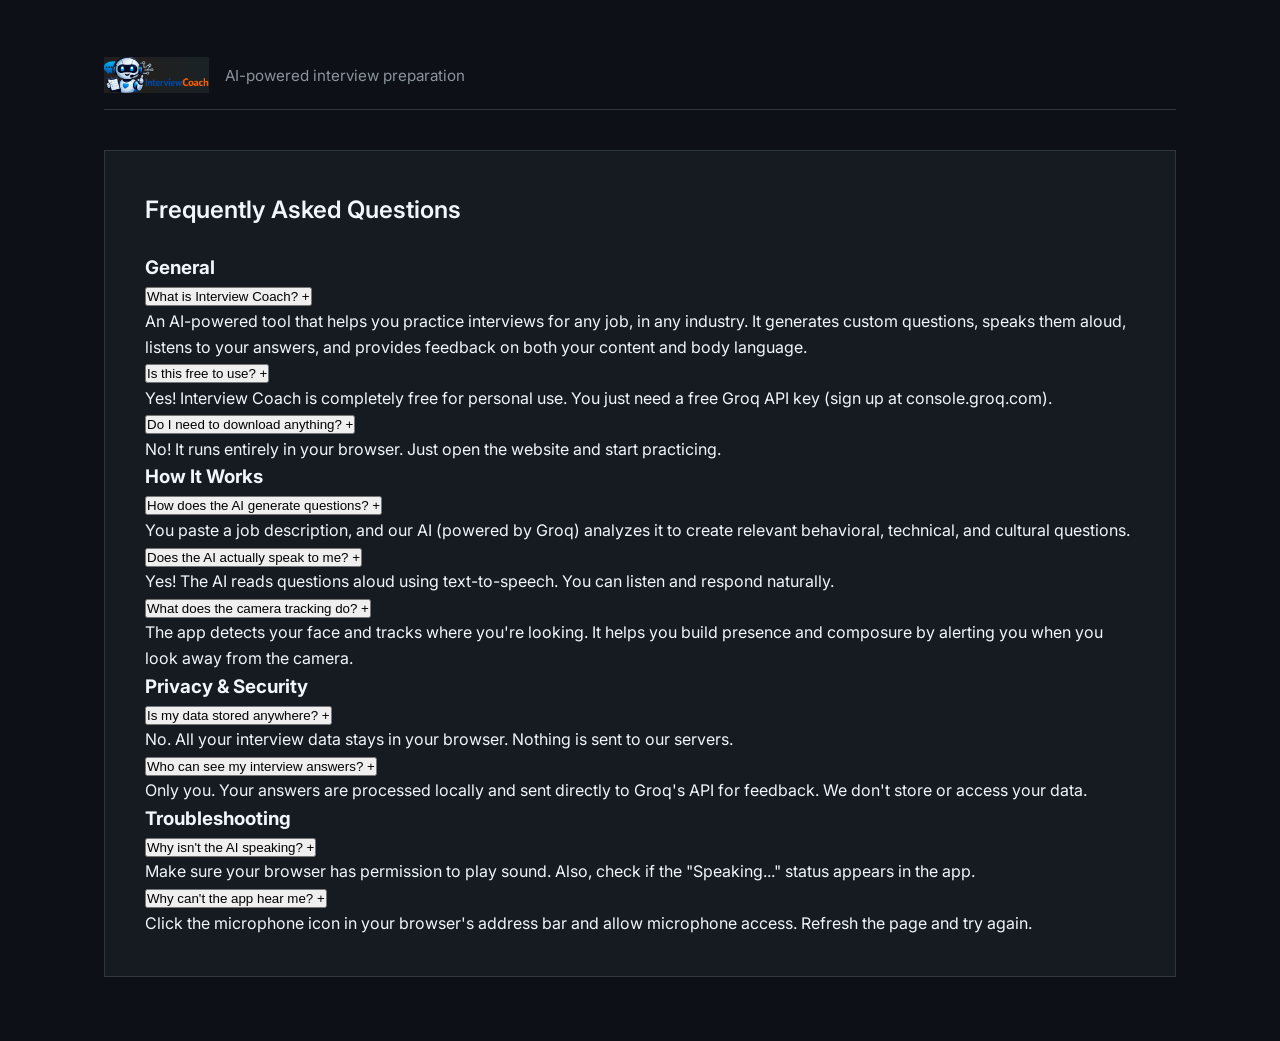
==== commit 180fd516: "debugging" ====
--- a/faq.html
+++ b/faq.html
@@ -24,7 +24,10 @@
                         <div class="header-subtitle">AI-powered interview preparation</div>
                     </div>
                 </div>
-                <a href="index.html" class="btn btn-outline" style="padding: 6px 16px; font-size: 0.8rem; min-height: auto;">← Home</a>
+                 <div class="nav-buttons">
+                <a href="home.html" class="btn btn-outline btn-mobile" id="backNavBtn">←Back</a>
+                 <a href="index.html" class="btn btn-outline btn-mobile" id="homeNavBtn">Home</a>
+                </div>            
             </div>
         </header>
 
--- a/style.css
+++ b/style.css
@@ -3,36 +3,36 @@
    ============================================ */
 
 :root {
-    /* Primary — Deep Navy */
-    --primary: #0A1628;
-    --primary-light: #1A2A4A;
-    --primary-lighter: #2A3A5A;
+    /* Primary — Deep Navy (Dark) */
+    --primary: #1F2937;
+    --primary-light: #2D3748;
+    --primary-lighter: #3D4A5C;
     
     /* Accent — Refined Gold */
     --accent: #C9A84C;
     --accent-hover: #B8963A;
-    --accent-light: #F5EDD6;
-    
-    /* Neutrals */
-    --bg: #F5F6F8;
-    --surface: #FFFFFF;
-    --surface-alt: #F0F1F3;
-    --border: #E2E4E8;
-    --border-dark: #C5C8CE;
-    
-    /* Text */
-    --text-primary: #0A1628;
-    --text-secondary: #3D4A5C;
-    --text-muted: #7A8798;
+    --accent-light: #2A2416;
+    
+    /* Neutrals — Dark */
+    --bg: #0D1117;
+    --surface: #161B22;
+    --surface-alt: #1C2333;
+    --border: #30363D;
+    --border-dark: #484F58;
+    
+    /* Text — Light (for dark background) */
+    --text-primary: #F0F6FC;
+    --text-secondary: #8B949E;
+    --text-muted: #6E7681;
     --text-white: #FFFFFF;
     
     /* Status */
     --success: #1A7A4A;
-    --success-light: #E6F4EC;
+    --success-light: #0F3A2A;
     --warning: #B8860B;
-    --warning-light: #FDF3E0;
+    --warning-light: #2A2416;
     --danger: #B22222;
-    --danger-light: #FDE8E8;
+    --danger-light: #3A0F0F;
     
     /* Spacing */
     --space-xs: 4px;
@@ -53,10 +53,10 @@
     --border-focus: 2px;
     
     /* Shadows */
-    --shadow-sm: 0 1px 2px rgba(10, 22, 40, 0.04);
-    --shadow-md: 0 2px 8px rgba(10, 22, 40, 0.06);
-    --shadow-lg: 0 8px 32px rgba(10, 22, 40, 0.08);
-    --shadow-xl: 0 16px 48px rgba(10, 22, 40, 0.12);
+    --shadow-sm: 0 1px 2px rgba(0, 0, 0, 0.3);
+    --shadow-md: 0 2px 8px rgba(0, 0, 0, 0.3);
+    --shadow-lg: 0 8px 32px rgba(0, 0, 0, 0.4);
+    --shadow-xl: 0 16px 48px rgba(0, 0, 0, 0.5);
     
     /* Transitions */
     --ease: cubic-bezier(0.25, 0.46, 0.45, 0.94);
@@ -114,7 +114,7 @@
     justify-content: space-between;
     align-items: center;
     flex-wrap: wrap;
-    gap: var(--space-md);
+    gap: 8px;
     padding: 0;
     height: 100%;
     width: 100%;
@@ -187,12 +187,14 @@
     border-radius: var(--radius-sm);
 }
 
+/* ============================================
+   NAVIGATION — Mobile Friendly
+   ============================================ */
+
 .nav-links {
     display: flex;
     gap: var(--space-md);
     align-items: center;
-    padding-right: 20px;
-    height: 100%;
 }
 
 .nav-links a {
@@ -200,13 +202,10 @@
     text-decoration: none;
     font-size: 0.85rem;
     font-weight: 500;
-    padding: var(--space-xs) var(--space-sm);
+    padding: 6px 12px;
     border-radius: var(--radius-sm);
     transition: var(--transition);
     border-bottom: 2px solid transparent;
-    display: flex;
-    align-items: center;
-    height: 100%;
 }
 
 .nav-links a:hover {
@@ -217,6 +216,18 @@
 .nav-links a.active {
     color: var(--text-primary);
     border-bottom-color: var(--accent);
+}
+
+/* 🔥 Mobile: Show all links, just smaller */
+@media (max-width: 640px) {
+    .nav-links a {
+        font-size: 0.75rem;
+        padding: 4px 8px;
+    }
+    
+    .nav-links {
+        gap: 4px;
+    }
 }
 
 /* ============================================
@@ -679,28 +690,25 @@
 }
 
 /* ============================================
-   CAMERA
+   CAMERA — Larger & More Visible
    ============================================ */
 
 .camera-container {
     display: grid;
     grid-template-columns: 1fr 1fr;
-    gap: var(--space-lg);
-    margin-bottom: var(--space-md);
-}
-
-@media (max-width: 640px) {
-    .camera-container {
-        grid-template-columns: 1fr;
-    }
+    gap: 16px;
+    margin-bottom: 16px;
 }
 
 .video-wrapper {
     position: relative;
     background: var(--primary);
     aspect-ratio: 16/9;
+    max-height: 280px;  /* ← Increased from 180px */
     overflow: hidden;
-    border: var(--border-width) solid var(--border);
+    border: 2px solid var(--border);
+    border-radius: 8px;
+    box-shadow: 0 4px 12px rgba(0, 0, 0, 0.15);
 }
 
 .video-feed {
@@ -720,27 +728,29 @@
 }
 
 .focus-stats {
-    padding: var(--space-md);
+    padding: 16px 20px;
     background: var(--surface-alt);
-    border: var(--border-width) solid var(--border);
+    border: 2px solid var(--border);
     display: flex;
     flex-direction: column;
     justify-content: center;
+    border-radius: 8px;
 }
 
 .stat-item {
     display: flex;
     justify-content: space-between;
-    padding: var(--space-xs) 0;
-    font-size: 0.85rem;
+    padding: 6px 0;
+    font-size: 0.95rem;
 }
 
 .stat-label {
     color: var(--text-muted);
+    font-weight: 500;
 }
 
 .stat-value {
-    font-weight: 500;
+    font-weight: 600;
     color: var(--text-primary);
 }
 
@@ -757,58 +767,108 @@
 }
 
 .focus-nudge {
-    margin-top: var(--space-md);
-    padding: var(--space-sm) var(--space-md);
+    margin-top: 8px;
+    padding: 8px 12px;
     background: var(--warning-light);
-    border-left: 2px solid var(--warning);
+    border-left: 3px solid var(--warning);
     font-size: 0.85rem;
     color: #7A6500;
-}
-
-/* ============================================
-   RESPONSIVE
-   ============================================ */
-
+    border-radius: 4px;
+}
+
+/* 🔥 MOBILE: Camera stacked, but bigger */
 @media (max-width: 768px) {
-    .app {
-        padding: var(--space-md);
-    }
-    
-    .header {
-        padding: 0;
-        height: 56px;
-    }
-    
-    .header-title {
-        font-size: 1.2rem;
-    }
-    
-    .section {
-        padding: var(--space-lg);
-    }
-    
+    .camera-container {
+        grid-template-columns: 1fr;
+        gap: 12px;
+    }
+    
+    .video-wrapper {
+        max-height: 220px;  /* ← Bigger on mobile too */
+        border-width: 2px;
+    }
+    
+    .focus-stats {
+        padding: 12px 16px;
+        flex-direction: row;
+        flex-wrap: wrap;
+        gap: 4px 16px;
+    }
+    
+    .stat-item {
+        font-size: 0.85rem;
+        padding: 4px 0;
+        min-width: 80px;
+        flex: 1;
+    }
+    
+    .focus-nudge {
+        font-size: 0.8rem;
+        padding: 6px 10px;
+        width: 100%;
+    }
+}
+
+@media (max-width: 480px) {
+    .video-wrapper {
+        max-height: 200px;
+    }
+    
+    .focus-stats {
+        padding: 10px 12px;
+    }
+    
+    .stat-item {
+        font-size: 0.75rem;
+        min-width: 70px;
+    }
+    
+    .stat-value {
+        font-size: 0.85rem;
+    }
+}
+/* ============================================
+   BUTTONS — Touch-Friendly
+   ============================================ */
+
+.btn {
+    display: inline-flex;
+    align-items: center;
+    justify-content: center;
+    gap: var(--space-sm);
+    padding: 12px 28px;
+    border: none;
+    font-family: var(--font);
+    font-size: 0.85rem;
+    font-weight: 500;
+    letter-spacing: 0.02em;
+    cursor: pointer;
+    transition: all var(--duration) var(--ease);
+    border-radius: var(--radius-sm);
+    min-height: 48px;
+    min-width: 120px;
+}
+
+/* 🔥 Mobile: Full width buttons, larger touch targets */
+@media (max-width: 640px) {
     .btn {
-        padding: 10px 20px;
-        font-size: 0.8rem;
-        min-height: 42px;
-        min-width: 100px;
+        padding: 12px 20px;
+        font-size: 0.85rem;
+        min-height: 44px;  /* ← Apple's minimum touch target */
+        min-width: 80px;
         width: 100%;
     }
     
     .btn-group {
         flex-direction: column;
-    }
-    
-    .question-display {
-        font-size: 1rem;
-        padding: var(--space-md);
-    }
-    
-    .feedback-score {
-        font-size: 2.5rem;
-    }
-}
-
+        gap: 8px;
+    }
+    
+    .btn-group .btn {
+        width: 100%;
+        justify-content: center;
+    }
+}
 /* ============================================
    DARK MODE
    ============================================ */
@@ -900,7 +960,38 @@
         border-color: var(--border);
     }
 }
-
+/* ============================================
+   RESULTS PAGE — Mobile
+   ============================================ */
+
+@media (max-width: 640px) {
+    .feedback-score {
+        font-size: 2rem;
+        padding: 12px;
+    }
+    
+    .feedback-section {
+        padding: 12px 14px;
+    }
+    
+    .feedback-section h4 {
+        font-size: 0.7rem;
+    }
+    
+    .feedback-section li {
+        font-size: 0.8rem;
+    }
+    
+    .question-item {
+        padding: 12px 14px;
+        font-size: 0.85rem;
+    }
+    
+    .question-answer {
+        font-size: 0.8rem;
+        padding: 8px 10px;
+    }
+}
 /* ============================================
    UTILITY
    ============================================ */
@@ -1541,4 +1632,215 @@
     font-weight: 400;
     color: rgba(255, 255, 255, 0.6);
     margin-top: 6px;
+}
+/* ============================================
+   MOBILE NAVIGATION
+   ============================================ */
+
+.nav-buttons {
+    display: flex;
+    gap: 8px;
+    align-items: center;
+}
+
+.btn-mobile {
+    padding: 6px 12px !important;
+    font-size: 0.75rem !important;
+    min-height: 32px !important;
+    min-width: auto !important;
+    border-radius: 4px !important;
+}
+
+/* 🔥 Show mobile buttons on small screens, hide desktop button */
+@media (max-width: 768px) {
+    .nav-buttons {
+        display: flex !important;
+    }
+    #desktopHomeBtn {
+        display: none !important;
+    }
+}
+
+/* 🔥 Hide mobile buttons on large screens, show desktop button */
+@media (min-width: 769px) {
+    .nav-buttons {
+        display: none !important;
+    }
+    #desktopHomeBtn {
+        display: inline-flex !important;
+    }
+}
+/* ============================================
+   PRIVACY MODAL
+   ============================================ */
+.privacy-modal {
+    position: fixed;
+    top: 0;
+    left: 0;
+    width: 100%;
+    height: 100%;
+    background: rgba(10, 22, 40, 0.8);
+    backdrop-filter: blur(8px);
+    display: none;        /* ← Hidden by default */
+    visibility: hidden;   /* ← No flash */
+    opacity: 0;           /* ← Smooth transition */
+    align-items: center;
+    justify-content: center;
+    z-index: 10000;
+    padding: 20px;
+    transition: opacity 0.3s ease, visibility 0.3s ease;
+}
+
+/* Active state — modal becomes visible */
+.privacy-modal.active {
+    display: flex;
+    visibility: visible;
+    opacity: 1;
+}
+
+.privacy-modal-content {
+    background: var(--surface);
+    border-radius: 12px;
+    max-width: 560px;
+    width: 100%;
+    max-height: 90vh;
+    overflow-y: auto;
+    box-shadow: 0 20px 60px rgba(0, 0, 0, 0.3);
+    animation: modalSlideUp 0.4s ease-out;
+}
+
+@keyframes modalSlideUp {
+    from {
+        opacity: 0;
+        transform: translateY(40px) scale(0.95);
+    }
+    to {
+        opacity: 1;
+        transform: translateY(0) scale(1);
+    }
+}
+
+.privacy-modal-header {
+    padding: 24px 28px 16px;
+    border-bottom: 1px solid var(--border);
+}
+
+.privacy-modal-header h2 {
+    font-size: 1.4rem;
+    font-weight: 600;
+    color: var(--text-primary);
+    margin: 0;
+}
+
+.privacy-modal-body {
+    padding: 20px 28px;
+}
+
+.privacy-section {
+    margin-bottom: 16px;
+}
+
+.privacy-section h4 {
+    font-size: 0.85rem;
+    font-weight: 600;
+    color: var(--text-primary);
+    margin-bottom: 4px;
+}
+
+.privacy-section p {
+    font-size: 0.9rem;
+    color: var(--text-secondary);
+    line-height: 1.6;
+    margin: 0;
+}
+
+.privacy-section p strong {
+    color: var(--text-primary);
+}
+
+.privacy-bottom-line {
+    margin-top: 16px;
+    padding-top: 16px;
+    border-top: 1px solid var(--border);
+}
+
+.privacy-bottom-line p {
+    font-size: 0.95rem;
+    color: var(--text-primary);
+    text-align: center;
+}
+
+.privacy-modal-footer {
+    padding: 16px 28px 24px;
+    border-top: 1px solid var(--border);
+    display: flex;
+    justify-content: flex-end;
+    gap: 12px;
+}
+
+/* Responsive */
+@media (max-width: 640px) {
+    .privacy-modal-content {
+        max-width: 100%;
+        margin: 16px;
+        border-radius: 8px;
+    }
+    
+    .privacy-modal-header {
+        padding: 18px 20px 12px;
+    }
+    
+    .privacy-modal-header h2 {
+        font-size: 1.2rem;
+    }
+    
+    .privacy-modal-body {
+        padding: 16px 20px;
+    }
+    
+    .privacy-modal-footer {
+        padding: 12px 20px 18px;
+    }
+}
+
+/* ============================================
+   INTERVIEW PAGE — Mobile Optimized
+   ============================================ */
+
+#interviewSection {
+    padding: 16px;
+    background: transparent;
+    border: none;
+    box-shadow: none;
+}
+
+@media (max-width: 640px) {
+    #interviewSection {
+        padding: 12px;
+    }
+    
+    /* Question text smaller on mobile */
+    .question-display {
+        font-size: 0.95rem;
+        padding: 14px 16px;
+        line-height: 1.6;
+        min-height: 60px;
+    }
+    
+    /* Answer text smaller */
+    .answer-text {
+        font-size: 0.9rem;
+        padding: 10px 12px;
+        min-height: 40px;
+    }
+    
+    /* Question counter smaller */
+    .question-counter {
+        font-size: 0.7rem;
+        padding: 2px 12px;
+    }
+    
+    .interview-header h3 {
+        font-size: 0.9rem;
+    }
 }
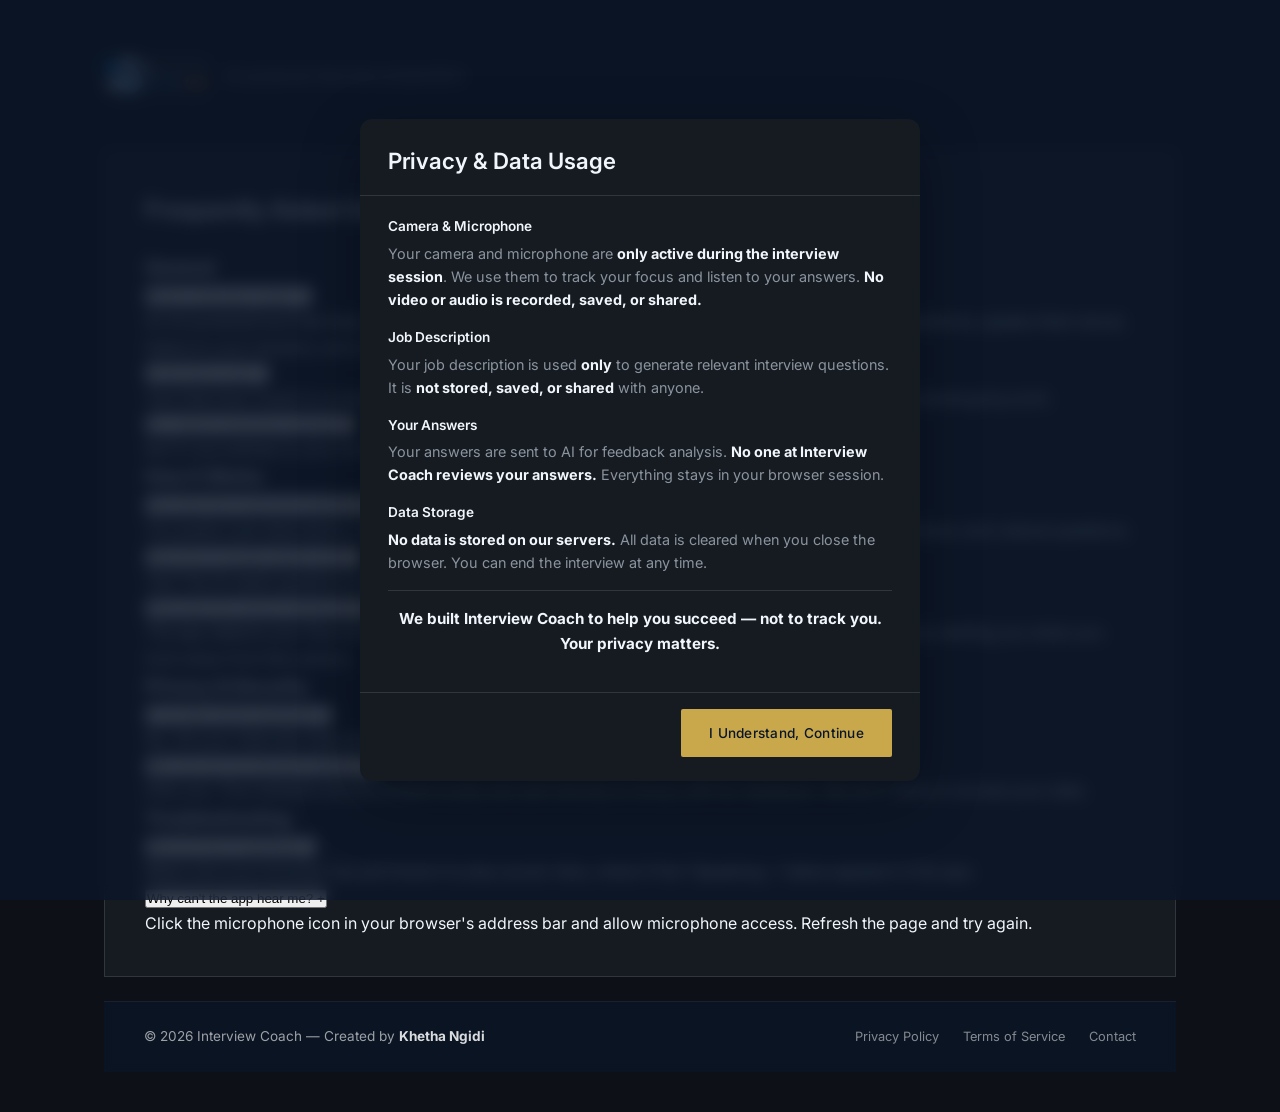
==== commit df3009ca: "DEBUGGING" ====
--- a/faq.html
+++ b/faq.html
@@ -30,7 +30,38 @@
                 </div>            
             </div>
         </header>
-
+        <!-- PRIVACY MODAL -->
+<div id="privacyModal" class="privacy-modal">
+    <div class="privacy-modal-content">
+        <div class="privacy-modal-header">
+            <h2>Privacy & Data Usage</h2>
+        </div>
+        <div class="privacy-modal-body">
+            <div class="privacy-section">
+                <h4>Camera & Microphone</h4>
+                <p>Your camera and microphone are <strong>only active during the interview session</strong>. We use them to track your focus and listen to your answers. <strong>No video or audio is recorded, saved, or shared.</strong></p>
+            </div>
+            <div class="privacy-section">
+                <h4>Job Description</h4>
+                <p>Your job description is used <strong>only</strong> to generate relevant interview questions. It is <strong>not stored, saved, or shared</strong> with anyone.</p>
+            </div>
+            <div class="privacy-section">
+                <h4>Your Answers</h4>
+                <p>Your answers are sent to AI for feedback analysis. <strong>No one at Interview Coach reviews your answers.</strong> Everything stays in your browser session.</p>
+            </div>
+            <div class="privacy-section">
+                <h4>Data Storage</h4>
+                <p><strong>No data is stored on our servers.</strong> All data is cleared when you close the browser. You can end the interview at any time.</p>
+            </div>
+            <div class="privacy-section privacy-bottom-line">
+                <p><strong>We built Interview Coach to help you succeed — not to track you. Your privacy matters.</strong></p>
+            </div>
+        </div>
+        <div class="privacy-modal-footer">
+            <button id="acceptPrivacyBtn" class="btn btn-accent">I Understand, Continue</button>
+        </div>
+    </div>
+</div>
         <!-- FAQ SECTION -->
         <section class="section" id="faqSection">
             <h2 style="font-size: 1.5rem; font-weight: 600; margin-bottom: var(--space-lg);">Frequently Asked Questions</h2>
@@ -159,6 +190,19 @@
             </div>
         </section>
 
+    <!-- FOOTER -->
+<footer class="landing-footer">
+    <div class="footer-inner">
+        <p class="footer-credit">
+            © 2026 Interview Coach — Created by <strong>Khetha Ngidi</strong>
+        </p>
+        <div class="footer-links">
+            <a id="privacyLink" href="#">Privacy Policy</a>
+            <a id="termsLink" href="#">Terms of Service</a>
+            <a id="contactLink" href="#">Contact</a>
+        </div>
+    </div>
+</footer>
     </div>
 
     <script src="script.js"></script>
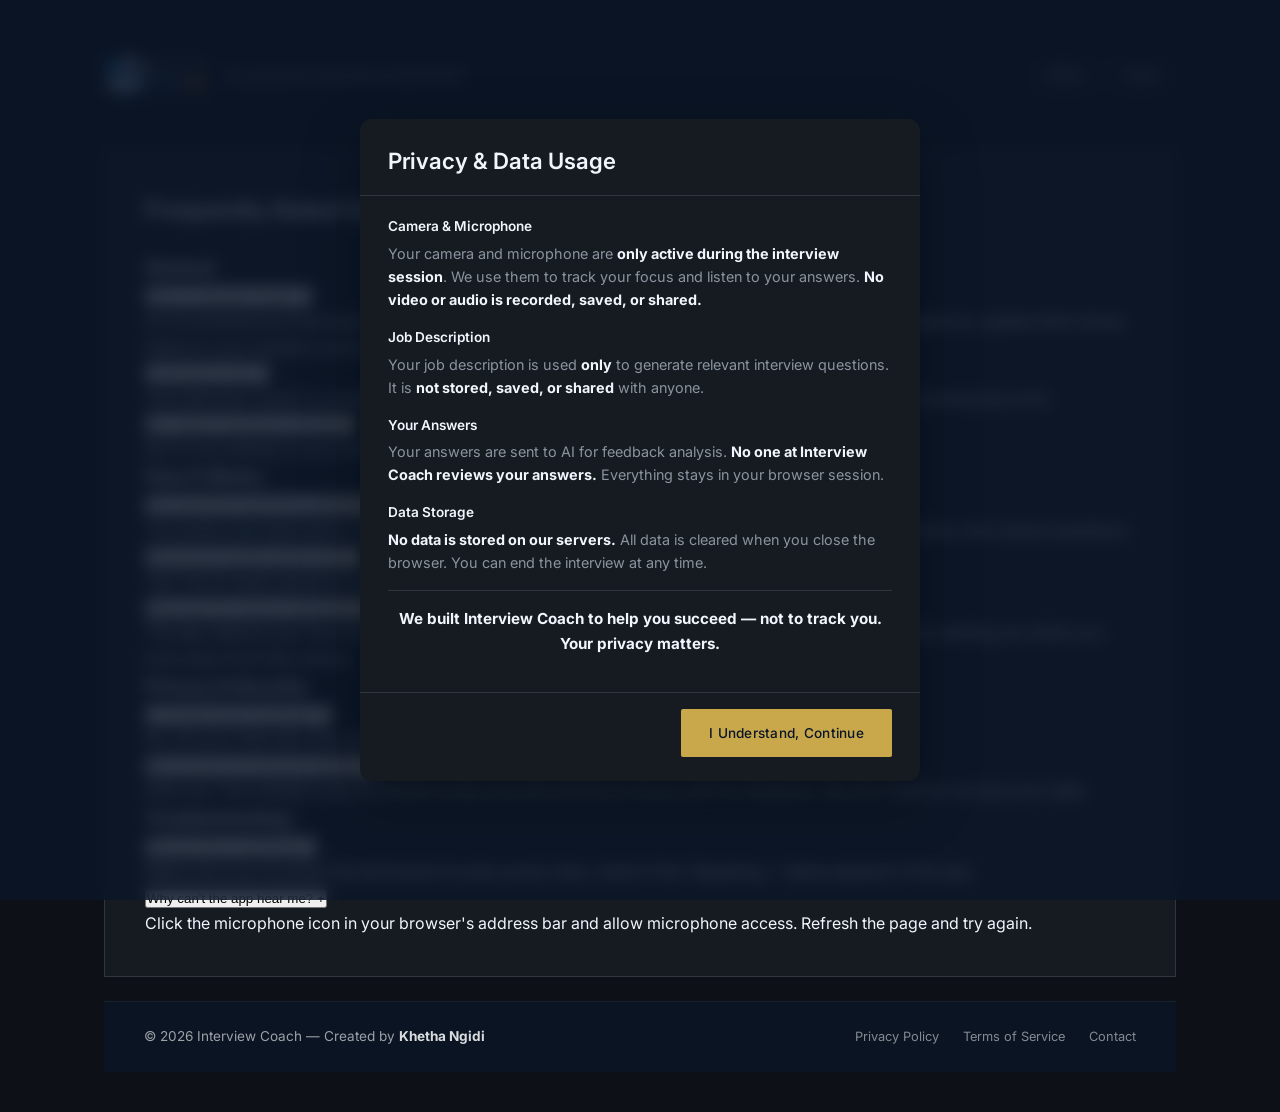
==== commit 4d306836: "Debugging" ====
--- a/faq.html
+++ b/faq.html
@@ -189,7 +189,8 @@
                 </div>
             </div>
         </section>
-
+    <script src="script.js"></script>
+</body>
     <!-- FOOTER -->
 <footer class="landing-footer">
     <div class="footer-inner">
@@ -203,8 +204,4 @@
         </div>
     </div>
 </footer>
-    </div>
-
-    <script src="script.js"></script>
-</body>
 </html>
--- a/style.css
+++ b/style.css
@@ -218,15 +218,54 @@
     border-bottom-color: var(--accent);
 }
 
-/* 🔥 Mobile: Show all links, just smaller */
-@media (max-width: 640px) {
-    .nav-links a {
-        font-size: 0.75rem;
-        padding: 4px 8px;
-    }
-    
-    .nav-links {
+/* NAVIGATION BUTTONS — Visible on ALL screens */
+.nav-buttons {
+    display: flex;
+    gap: 8px;
+    align-items: center;
+}
+
+.btn-mobile {
+    padding: 6px 14px !important;
+    font-size: 0.8rem !important;
+    min-height: 36px !important;
+    min-width: auto !important;
+    border-radius: 4px !important;
+    border: 1px solid var(--border) !important;
+    background: transparent !important;
+    color: var(--text-secondary) !important;
+    transition: var(--transition) !important;
+}
+
+.btn-mobile:hover {
+    background: var(--surface-alt) !important;
+    border-color: var(--text-primary) !important;
+    color: var(--text-primary) !important;
+}
+
+/* Hide the old desktop home button (not needed anymore) */
+#desktopHomeBtn {
+    display: none !important;
+}
+
+/* Mobile: Keep nav-buttons visible, just smaller */
+@media (max-width: 768px) {
+    .btn-mobile {
+        padding: 4px 10px !important;
+        font-size: 0.7rem !important;
+        min-height: 32px !important;
+    }
+    
+    .nav-buttons {
         gap: 4px;
+    }
+}
+
+@media (max-width: 480px) {
+    .btn-mobile {
+        padding: 3px 8px !important;
+        font-size: 0.65rem !important;
+        min-height: 28px !important;
     }
 }
 
@@ -1634,43 +1673,6 @@
     margin-top: 6px;
 }
 /* ============================================
-   MOBILE NAVIGATION
-   ============================================ */
-
-.nav-buttons {
-    display: flex;
-    gap: 8px;
-    align-items: center;
-}
-
-.btn-mobile {
-    padding: 6px 12px !important;
-    font-size: 0.75rem !important;
-    min-height: 32px !important;
-    min-width: auto !important;
-    border-radius: 4px !important;
-}
-
-/* 🔥 Show mobile buttons on small screens, hide desktop button */
-@media (max-width: 768px) {
-    .nav-buttons {
-        display: flex !important;
-    }
-    #desktopHomeBtn {
-        display: none !important;
-    }
-}
-
-/* 🔥 Hide mobile buttons on large screens, show desktop button */
-@media (min-width: 769px) {
-    .nav-buttons {
-        display: none !important;
-    }
-    #desktopHomeBtn {
-        display: inline-flex !important;
-    }
-}
-/* ============================================
    PRIVACY MODAL
    ============================================ */
 .privacy-modal {
